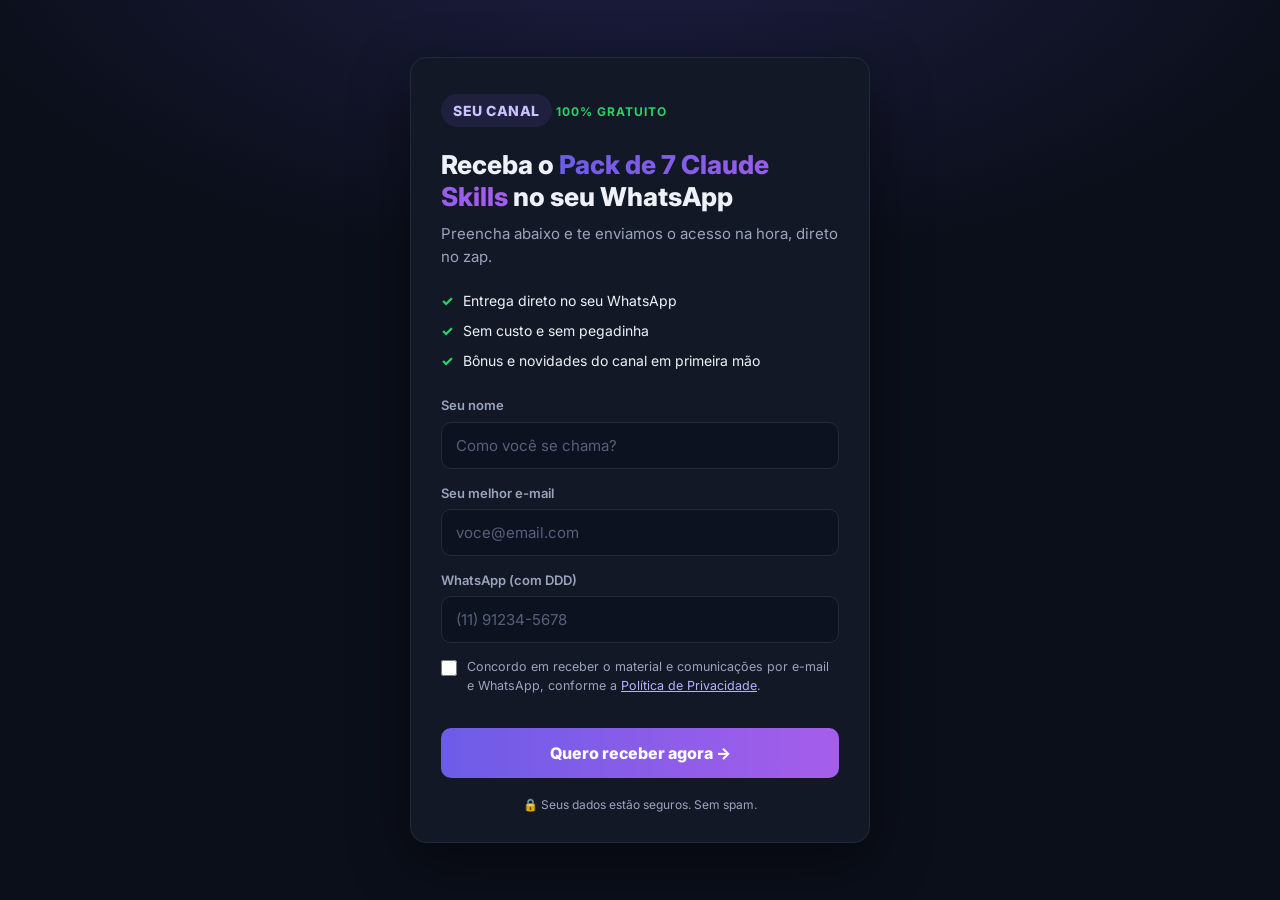
==== captacao/index.html @ 74f77db4 "Sistema de captação de leads (página → Hostinger/PHP → WhatsApp) - Landing page estática (form nome+" ====
<!DOCTYPE html>
<html lang="pt-BR">
<head>
  <meta charset="UTF-8" />
  <meta name="viewport" content="width=device-width, initial-scale=1.0" />
  <title>Receba seu material gratuito</title>
  <meta name="description" content="Cadastre-se e receba o material direto no seu WhatsApp." />
  <meta name="robots" content="noindex" />
  <link rel="preconnect" href="https://fonts.googleapis.com" />
  <link href="https://fonts.googleapis.com/css2?family=Inter:wght@400;600;700;800&display=swap" rel="stylesheet" />
  <link rel="stylesheet" href="styles.css" />
</head>
<body>
  <main class="card">

    <!-- ===== Formulário ===== -->
    <section id="form-view">
      <span class="logo" id="logo">SEU CANAL</span>
      <span class="badge-gratis">100% Gratuito</span>

      <h1>Receba o <span class="destaque" id="nome-produto">material</span> no seu WhatsApp</h1>
      <p class="subtitulo">Preencha abaixo e te enviamos o acesso na hora, direto no zap.</p>

      <ul class="beneficios">
        <li>Entrega direto no seu WhatsApp</li>
        <li>Sem custo e sem pegadinha</li>
        <li>Bônus e novidades do canal em primeira mão</li>
      </ul>

      <form id="lead-form" novalidate>
        <div class="campo">
          <label for="nome">Seu nome</label>
          <input type="text" id="nome" name="nome" placeholder="Como você se chama?" autocomplete="name" required />
        </div>

        <div class="campo">
          <label for="email">Seu melhor e-mail</label>
          <input type="email" id="email" name="email" placeholder="voce@email.com" autocomplete="email" required />
        </div>

        <div class="campo">
          <label for="whatsapp">WhatsApp (com DDD)</label>
          <input type="tel" id="whatsapp" name="whatsapp" placeholder="(11) 91234-5678" autocomplete="tel" required />
        </div>

        <label class="consentimento">
          <input type="checkbox" id="consentimento" required />
          <span>Concordo em receber o material e comunicações por e-mail e WhatsApp, conforme a
            <a href="politica-de-privacidade.html" target="_blank" rel="noopener">Política de Privacidade</a>.</span>
        </label>

        <div class="erro" id="erro" role="alert"></div>

        <button type="submit" id="btn-enviar">Quero receber agora →</button>
        <p class="rodape-form">🔒 Seus dados estão seguros. Sem spam.</p>
      </form>
    </section>

    <!-- ===== Sucesso ===== -->
    <section id="sucesso-view" class="sucesso">
      <div class="check">✅</div>
      <h2>Quase lá!</h2>
      <p>Vamos te chamar no WhatsApp. Se não abrir sozinho, é só clicar no botão:</p>
      <a href="#" class="btn-zap" id="btn-zap">💬 Abrir o WhatsApp</a>
    </section>

  </main>

  <script src="config.js"></script>
  <script src="script.js"></script>
</body>
</html>
---- captacao/styles.css ----
/* =========================================================================
   IDENTIDADE VISUAL — troque estas variáveis quando tiver sua marca
   ========================================================================= */
:root {
  --cor-fundo:        #0b0f1a;   /* fundo da página            */
  --cor-card:         #131826;   /* fundo do cartão            */
  --cor-borda:        #232a3d;
  --cor-texto:        #eef1f7;
  --cor-texto-suave:  #9aa4bd;
  --cor-acento:       #6c5ce7;   /* cor principal (botões)     */
  --cor-acento-2:     #a55eea;   /* gradiente                  */
  --cor-zap:          #25d366;   /* verde WhatsApp             */
  --raio:             16px;
  --sombra:           0 20px 60px rgba(0,0,0,.45);
  --fonte: 'Inter', -apple-system, BlinkMacSystemFont, 'Segoe UI', Roboto, Arial, sans-serif;
}

* { box-sizing: border-box; margin: 0; padding: 0; }

body {
  font-family: var(--fonte);
  color: var(--cor-texto);
  background:
    radial-gradient(1200px 600px at 50% -10%, rgba(108,92,231,.20), transparent 60%),
    var(--cor-fundo);
  min-height: 100vh;
  display: flex;
  align-items: center;
  justify-content: center;
  padding: 24px;
  line-height: 1.55;
}

.card {
  width: 100%;
  max-width: 460px;
  background: var(--cor-card);
  border: 1px solid var(--cor-borda);
  border-radius: var(--raio);
  box-shadow: var(--sombra);
  padding: 36px 30px 28px;
  animation: surge .5s ease;
}
@keyframes surge { from { opacity: 0; transform: translateY(12px); } to { opacity: 1; transform: none; } }

/* Logo (texto por enquanto — troque por <img> quando tiver) */
.logo {
  display: inline-block;
  font-weight: 800;
  letter-spacing: .5px;
  font-size: 14px;
  padding: 6px 12px;
  border-radius: 999px;
  background: rgba(108,92,231,.12);
  color: #c9c2ff;
  margin-bottom: 22px;
}

.badge-gratis {
  display: inline-block;
  font-size: 12px;
  font-weight: 700;
  text-transform: uppercase;
  letter-spacing: 1px;
  color: var(--cor-zap);
  margin-bottom: 10px;
}

h1 {
  font-size: 26px;
  line-height: 1.2;
  margin-bottom: 10px;
  font-weight: 800;
}
h1 .destaque {
  background: linear-gradient(90deg, var(--cor-acento), var(--cor-acento-2));
  -webkit-background-clip: text;
  background-clip: text;
  -webkit-text-fill-color: transparent;
}

.subtitulo { color: var(--cor-texto-suave); font-size: 15px; margin-bottom: 22px; }

.beneficios { list-style: none; margin: 0 0 24px; display: grid; gap: 8px; }
.beneficios li { font-size: 14px; color: var(--cor-texto); display: flex; gap: 10px; align-items: flex-start; }
.beneficios li::before { content: "✓"; color: var(--cor-zap); font-weight: 800; }

form { display: grid; gap: 14px; }

.campo label { display: block; font-size: 13px; color: var(--cor-texto-suave); margin-bottom: 6px; font-weight: 600; }
.campo input[type="text"],
.campo input[type="email"],
.campo input[type="tel"] {
  width: 100%;
  padding: 13px 14px;
  background: #0d1220;
  border: 1px solid var(--cor-borda);
  border-radius: 10px;
  color: var(--cor-texto);
  font-size: 15px;
  font-family: inherit;
  transition: border-color .15s, box-shadow .15s;
}
.campo input:focus {
  outline: none;
  border-color: var(--cor-acento);
  box-shadow: 0 0 0 3px rgba(108,92,231,.25);
}
.campo input::placeholder { color: #56607a; }

.consentimento { display: flex; gap: 10px; align-items: flex-start; font-size: 12.5px; color: var(--cor-texto-suave); }
.consentimento input { margin-top: 3px; accent-color: var(--cor-acento); width: 16px; height: 16px; flex: 0 0 auto; }
.consentimento a { color: #b9b1ff; }

button[type="submit"] {
  margin-top: 4px;
  padding: 15px;
  border: none;
  border-radius: 10px;
  background: linear-gradient(90deg, var(--cor-acento), var(--cor-acento-2));
  color: #fff;
  font-size: 16px;
  font-weight: 800;
  font-family: inherit;
  cursor: pointer;
  transition: transform .12s, filter .15s, opacity .15s;
}
button[type="submit"]:hover { filter: brightness(1.08); }
button[type="submit"]:active { transform: scale(.985); }
button[type="submit"]:disabled { opacity: .6; cursor: progress; }

.rodape-form { text-align: center; font-size: 12px; color: var(--cor-texto-suave); margin-top: 4px; }

/* Tela de sucesso */
.sucesso { text-align: center; display: none; }
.sucesso.ativo { display: block; animation: surge .4s ease; }
.sucesso .check { font-size: 48px; }
.sucesso h2 { font-size: 22px; margin: 12px 0 8px; }
.sucesso p { color: var(--cor-texto-suave); font-size: 15px; margin-bottom: 20px; }
.btn-zap {
  display: inline-flex; align-items: center; gap: 10px;
  background: var(--cor-zap); color: #04210f;
  font-weight: 800; font-size: 16px;
  padding: 14px 22px; border-radius: 10px; text-decoration: none;
}
.btn-zap:hover { filter: brightness(1.05); }

.erro { color: #ff6b6b; font-size: 13px; min-height: 0; }

/* Política de privacidade */
.doc { max-width: 720px; text-align: left; }
.doc h1 { font-size: 24px; margin-bottom: 6px; }
.doc h2 { font-size: 17px; margin: 22px 0 8px; }
.doc p, .doc li { color: var(--cor-texto-suave); font-size: 14.5px; margin-bottom: 8px; }
.doc ul { padding-left: 20px; }
.doc a { color: #b9b1ff; }
.doc .voltar { display: inline-block; margin-top: 24px; color: #b9b1ff; text-decoration: none; }
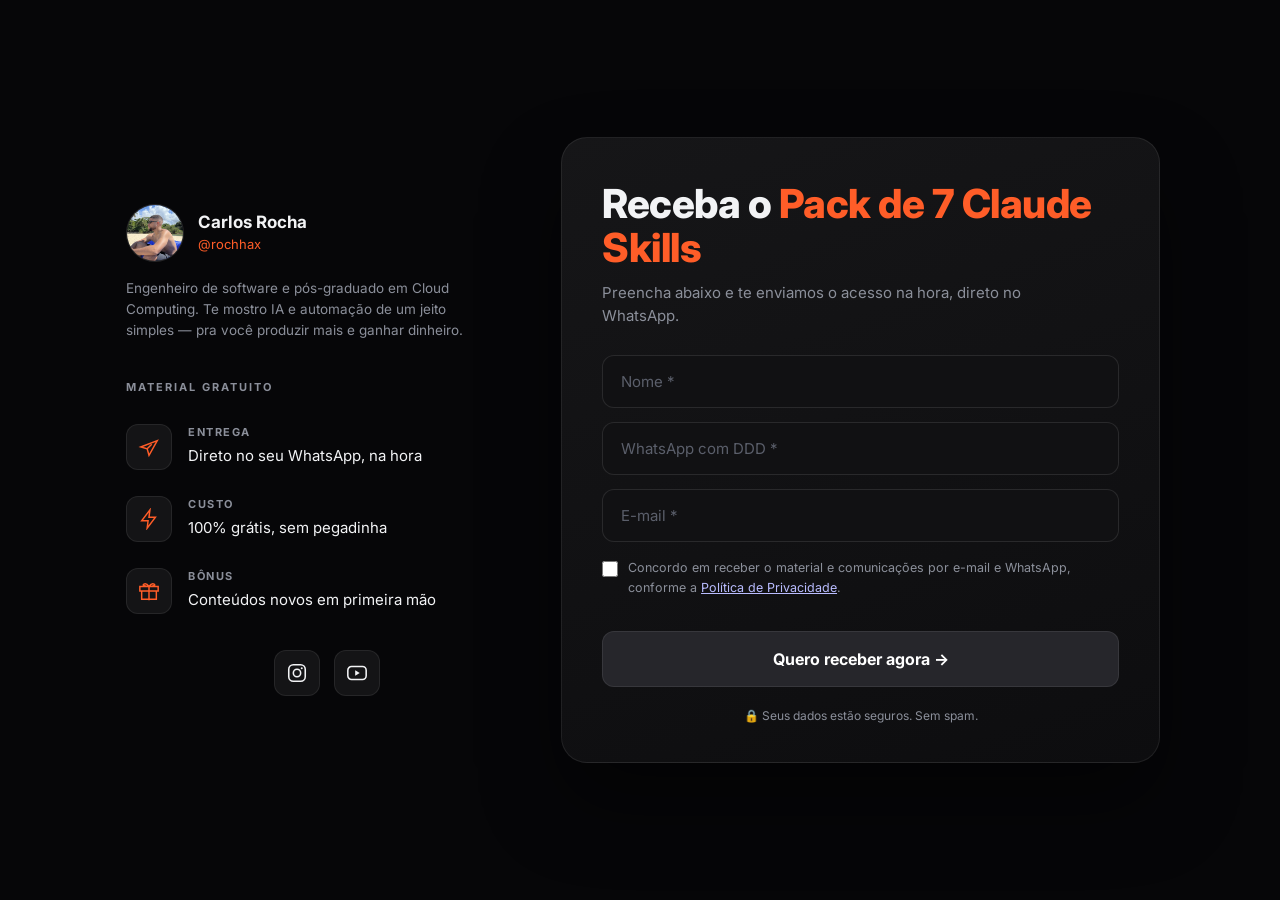
==== commit 75c32577: "Reskin da página de captação (visual dark) + perfil - Novo visual dark inspirado em card de contato " ====
--- a/captacao/index.html
+++ b/captacao/index.html
@@ -7,61 +7,110 @@
   <meta name="description" content="Cadastre-se e receba o material direto no seu WhatsApp." />
   <meta name="robots" content="noindex" />
   <link rel="preconnect" href="https://fonts.googleapis.com" />
-  <link href="https://fonts.googleapis.com/css2?family=Inter:wght@400;600;700;800&display=swap" rel="stylesheet" />
+  <link href="https://fonts.googleapis.com/css2?family=Inter:wght@400;500;600;700;800&display=swap" rel="stylesheet" />
   <link rel="stylesheet" href="styles.css" />
 </head>
 <body>
-  <main class="card">
+  <main class="wrap">
 
-    <!-- ===== Formulário ===== -->
-    <section id="form-view">
-      <span class="logo" id="logo">SEU CANAL</span>
-      <span class="badge-gratis">100% Gratuito</span>
+    <!-- ===== HERO (form) ===== -->
+    <section id="form-view" class="hero">
 
-      <h1>Receba o <span class="destaque" id="nome-produto">material</span> no seu WhatsApp</h1>
-      <p class="subtitulo">Preencha abaixo e te enviamos o acesso na hora, direto no zap.</p>
+      <!-- Coluna esquerda: proposta de valor (estilo "info") -->
+      <aside class="info">
+        <!-- Perfil (troque o SVG por <img src="sua-foto.jpg" alt="Carlos Rocha" />) -->
+        <div class="perfil">
+          <div class="perfil-foto">
+            <img src="foto-perfil.jpg" alt="Carlos Rocha" />
+          </div>
+          <div class="perfil-txt">
+            <span class="perfil-nome">Carlos Rocha</span>
+            <span class="perfil-handle">@rochhax</span>
+          </div>
+        </div>
+        <p class="perfil-bio">Engenheiro de software e pós-graduado em Cloud Computing. Te mostro IA e automação de um jeito simples — pra você produzir mais e ganhar dinheiro.</p>
 
-      <ul class="beneficios">
-        <li>Entrega direto no seu WhatsApp</li>
-        <li>Sem custo e sem pegadinha</li>
-        <li>Bônus e novidades do canal em primeira mão</li>
-      </ul>
+        <span class="info-tag">Material gratuito</span>
 
-      <form id="lead-form" novalidate>
-        <div class="campo">
-          <label for="nome">Seu nome</label>
-          <input type="text" id="nome" name="nome" placeholder="Como você se chama?" autocomplete="name" required />
+        <ul class="info-itens">
+          <li class="info-item">
+            <span class="info-ic" aria-hidden="true">
+              <svg viewBox="0 0 24 24" fill="none" stroke="currentColor" stroke-width="1.6"><path d="M21 5 3 12l7 2 2 7 9-16Z"/><path d="m10 14 5-5"/></svg>
+            </span>
+            <div>
+              <span class="info-rotulo">Entrega</span>
+              <p>Direto no seu WhatsApp, na hora</p>
+            </div>
+          </li>
+          <li class="info-item">
+            <span class="info-ic" aria-hidden="true">
+              <svg viewBox="0 0 24 24" fill="none" stroke="currentColor" stroke-width="1.6"><path d="M13 2 4 14h7l-1 8 9-12h-7l1-8Z"/></svg>
+            </span>
+            <div>
+              <span class="info-rotulo">Custo</span>
+              <p>100% grátis, sem pegadinha</p>
+            </div>
+          </li>
+          <li class="info-item">
+            <span class="info-ic" aria-hidden="true">
+              <svg viewBox="0 0 24 24" fill="none" stroke="currentColor" stroke-width="1.6"><path d="M20 12v9H4v-9"/><path d="M2 7h20v5H2zM12 22V7M12 7S9 3 6.5 4.5 8 7 12 7Zm0 0s3-4 5.5-2.5S16 7 12 7Z"/></svg>
+            </span>
+            <div>
+              <span class="info-rotulo">Bônus</span>
+              <p>Conteúdos novos em primeira mão</p>
+            </div>
+          </li>
+        </ul>
+
+        <!-- Redes (coloque seus links em href) -->
+        <div class="social">
+          <a class="social-btn" href="https://www.instagram.com/rochhax/" target="_blank" rel="noopener" aria-label="Instagram">
+            <svg viewBox="0 0 24 24" fill="none" stroke="currentColor" stroke-width="1.7"><rect x="3" y="3" width="18" height="18" rx="5"/><circle cx="12" cy="12" r="4"/><circle cx="17.2" cy="6.8" r="1.1" fill="currentColor" stroke="none"/></svg>
+          </a>
+          <a class="social-btn" href="https://www.youtube.com/@rochhax" target="_blank" rel="noopener" aria-label="YouTube">
+            <svg viewBox="0 0 24 24" fill="none" stroke="currentColor" stroke-width="1.7"><rect x="2" y="5" width="20" height="14" rx="4"/><path d="M10 9l5 3-5 3V9Z" fill="currentColor" stroke="none"/></svg>
+          </a>
         </div>
+      </aside>
 
-        <div class="campo">
-          <label for="email">Seu melhor e-mail</label>
-          <input type="email" id="email" name="email" placeholder="voce@email.com" autocomplete="email" required />
-        </div>
+      <!-- Coluna direita: cartão com formulário -->
+      <div class="card">
+        <h1>Receba o <span class="accent" id="nome-produto">material</span></h1>
+        <p class="sub">Preencha abaixo e te enviamos o acesso na hora, direto no WhatsApp.</p>
 
-        <div class="campo">
-          <label for="whatsapp">WhatsApp (com DDD)</label>
-          <input type="tel" id="whatsapp" name="whatsapp" placeholder="(11) 91234-5678" autocomplete="tel" required />
-        </div>
+        <form id="lead-form" novalidate>
+          <div class="campo">
+            <input type="text" id="nome" name="nome" placeholder="Nome *" aria-label="Nome" autocomplete="name" required />
+          </div>
+          <div class="campo">
+            <input type="tel" id="whatsapp" name="whatsapp" placeholder="WhatsApp com DDD *" aria-label="WhatsApp" autocomplete="tel" required />
+          </div>
+          <div class="campo">
+            <input type="email" id="email" name="email" placeholder="E-mail *" aria-label="E-mail" autocomplete="email" required />
+          </div>
 
-        <label class="consentimento">
-          <input type="checkbox" id="consentimento" required />
-          <span>Concordo em receber o material e comunicações por e-mail e WhatsApp, conforme a
-            <a href="politica-de-privacidade.html" target="_blank" rel="noopener">Política de Privacidade</a>.</span>
-        </label>
+          <label class="consentimento">
+            <input type="checkbox" id="consentimento" required />
+            <span>Concordo em receber o material e comunicações por e-mail e WhatsApp, conforme a
+              <a href="politica-de-privacidade.html" target="_blank" rel="noopener">Política de Privacidade</a>.</span>
+          </label>
 
-        <div class="erro" id="erro" role="alert"></div>
+          <div class="erro" id="erro" role="alert"></div>
 
-        <button type="submit" id="btn-enviar">Quero receber agora →</button>
-        <p class="rodape-form">🔒 Seus dados estão seguros. Sem spam.</p>
-      </form>
+          <button type="submit" id="btn-enviar">Quero receber agora →</button>
+          <p class="rodape-form">🔒 Seus dados estão seguros. Sem spam.</p>
+        </form>
+      </div>
     </section>
 
     <!-- ===== Sucesso ===== -->
     <section id="sucesso-view" class="sucesso">
-      <div class="check">✅</div>
-      <h2>Quase lá!</h2>
-      <p>Vamos te chamar no WhatsApp. Se não abrir sozinho, é só clicar no botão:</p>
-      <a href="#" class="btn-zap" id="btn-zap">💬 Abrir o WhatsApp</a>
+      <div class="card card-sucesso">
+        <div class="check">✅</div>
+        <h2>Quase lá!</h2>
+        <p>Vamos te chamar no WhatsApp. Se não abrir sozinho, é só clicar no botão:</p>
+        <a href="#" class="btn-zap" id="btn-zap">💬 Abrir o WhatsApp</a>
+      </div>
     </section>
 
   </main>
--- a/captacao/styles.css
+++ b/captacao/styles.css
@@ -2,16 +2,20 @@
    IDENTIDADE VISUAL — troque estas variáveis quando tiver sua marca
    ========================================================================= */
 :root {
-  --cor-fundo:        #0b0f1a;   /* fundo da página            */
-  --cor-card:         #131826;   /* fundo do cartão            */
-  --cor-borda:        #232a3d;
-  --cor-texto:        #eef1f7;
-  --cor-texto-suave:  #9aa4bd;
-  --cor-acento:       #6c5ce7;   /* cor principal (botões)     */
-  --cor-acento-2:     #a55eea;   /* gradiente                  */
+  --cor-fundo:        #060608;   /* fundo da página            */
+  --cor-card-1:       #161618;   /* topo do gradiente do card  */
+  --cor-card-2:       #0d0d0f;   /* base do gradiente do card  */
+  --cor-borda:        rgba(255,255,255,.08);
+  --cor-texto:        #f2f3f5;
+  --cor-texto-suave:  #8b8f9a;
+  --cor-input:        #111113;
+  --cor-input-borda:  rgba(255,255,255,.10);
+  --cor-acento:       #ff5d28;   /* laranja (cor principal) */
+  --cor-btn:          #26262b;   /* botão (cinza do modelo)    */
+  --cor-btn-hover:    #34343a;
   --cor-zap:          #25d366;   /* verde WhatsApp             */
-  --raio:             16px;
-  --sombra:           0 20px 60px rgba(0,0,0,.45);
+  --raio:             26px;
+  --raio-input:       12px;
   --fonte: 'Inter', -apple-system, BlinkMacSystemFont, 'Segoe UI', Roboto, Arial, sans-serif;
 }
 
@@ -20,138 +24,181 @@
 body {
   font-family: var(--fonte);
   color: var(--cor-texto);
-  background:
-    radial-gradient(1200px 600px at 50% -10%, rgba(108,92,231,.20), transparent 60%),
-    var(--cor-fundo);
+  background: var(--cor-fundo);
   min-height: 100vh;
   display: flex;
   align-items: center;
   justify-content: center;
-  padding: 24px;
+  padding: 28px;
   line-height: 1.55;
-}
-
+  -webkit-font-smoothing: antialiased;
+}
+
+.wrap { width: 100%; max-width: 1040px; }
+
+/* ===== Hero em 2 colunas ===== */
+.hero {
+  display: grid;
+  grid-template-columns: 1fr 1.45fr;
+  gap: 28px;
+  align-items: center;
+  animation: surge .5s ease;
+}
+@keyframes surge { from { opacity: 0; transform: translateY(12px); } to { opacity: 1; transform: none; } }
+
+/* ===== Coluna esquerda (info / proposta de valor) ===== */
+.info { padding: 8px 6px; }
+.info-tag {
+  display: inline-block;
+  font-size: 11px;
+  font-weight: 700;
+  letter-spacing: 2px;
+  text-transform: uppercase;
+  color: var(--cor-texto-suave);
+  margin-bottom: 28px;
+}
+.info-itens { list-style: none; display: grid; gap: 26px; }
+.info-item { display: flex; gap: 16px; align-items: flex-start; }
+.info-ic {
+  flex: 0 0 auto;
+  width: 46px; height: 46px;
+  display: grid; place-items: center;
+  border-radius: 12px;
+  background: #141416;
+  border: 1px solid var(--cor-borda);
+  color: var(--cor-acento);
+}
+.info-ic svg { width: 22px; height: 22px; }
+.info-rotulo {
+  display: block;
+  font-size: 11px; font-weight: 700; letter-spacing: 1.5px;
+  text-transform: uppercase; color: var(--cor-texto-suave);
+  margin-bottom: 3px;
+}
+.info-item p { font-size: 15px; color: var(--cor-texto); }
+
+/* ===== Perfil (topo da coluna) ===== */
+.perfil { display: flex; align-items: center; gap: 14px; margin-bottom: 16px; }
+.perfil-bio { font-size: 13.5px; line-height: 1.55; color: var(--cor-texto-suave); margin-bottom: 32px; max-width: 92%; }
+.perfil-foto {
+  width: 58px; height: 58px; border-radius: 50%;
+  background: #141416; border: 1px solid var(--cor-borda);
+  display: grid; place-items: center; overflow: hidden;
+  color: var(--cor-texto-suave); flex: 0 0 auto;
+}
+.perfil-foto img { width: 100%; height: 100%; object-fit: cover; object-position: 50% 22%; }
+.perfil-foto svg { width: 30px; height: 30px; }
+.perfil-txt { display: flex; flex-direction: column; }
+.perfil-nome { font-size: 17px; font-weight: 700; color: var(--cor-texto); line-height: 1.25; }
+.perfil-handle { font-size: 13px; color: var(--cor-acento); }
+
+/* ===== Redes sociais (fim da coluna, centralizado NA COLUNA) ===== */
+.social { display: flex; justify-content: center; gap: 14px; margin-top: 36px; }
+.social-btn {
+  width: 46px; height: 46px; border-radius: 12px;
+  display: grid; place-items: center;
+  background: #141416; border: 1px solid var(--cor-borda);
+  color: var(--cor-texto); text-decoration: none;
+  transition: border-color .15s, color .15s, transform .12s;
+}
+.social-btn svg { width: 22px; height: 22px; }
+.social-btn:hover { border-color: var(--cor-acento); color: var(--cor-acento); transform: translateY(-2px); }
+
+/* ===== Cartão (form) ===== */
 .card {
-  width: 100%;
-  max-width: 460px;
-  background: var(--cor-card);
+  position: relative;
+  background: linear-gradient(160deg, var(--cor-card-1), var(--cor-card-2));
   border: 1px solid var(--cor-borda);
   border-radius: var(--raio);
-  box-shadow: var(--sombra);
-  padding: 36px 30px 28px;
-  animation: surge .5s ease;
-}
-@keyframes surge { from { opacity: 0; transform: translateY(12px); } to { opacity: 1; transform: none; } }
-
-/* Logo (texto por enquanto — troque por <img> quando tiver) */
-.logo {
-  display: inline-block;
+  padding: 44px 40px 36px;
+  box-shadow: 0 40px 80px rgba(0,0,0,.45);
+}
+.card h1 {
+  font-size: 40px;
+  line-height: 1.08;
   font-weight: 800;
-  letter-spacing: .5px;
-  font-size: 14px;
-  padding: 6px 12px;
-  border-radius: 999px;
-  background: rgba(108,92,231,.12);
-  color: #c9c2ff;
-  margin-bottom: 22px;
-}
-
-.badge-gratis {
-  display: inline-block;
-  font-size: 12px;
-  font-weight: 700;
-  text-transform: uppercase;
-  letter-spacing: 1px;
-  color: var(--cor-zap);
-  margin-bottom: 10px;
-}
-
-h1 {
-  font-size: 26px;
-  line-height: 1.2;
-  margin-bottom: 10px;
-  font-weight: 800;
-}
-h1 .destaque {
-  background: linear-gradient(90deg, var(--cor-acento), var(--cor-acento-2));
-  -webkit-background-clip: text;
-  background-clip: text;
-  -webkit-text-fill-color: transparent;
-}
-
-.subtitulo { color: var(--cor-texto-suave); font-size: 15px; margin-bottom: 22px; }
-
-.beneficios { list-style: none; margin: 0 0 24px; display: grid; gap: 8px; }
-.beneficios li { font-size: 14px; color: var(--cor-texto); display: flex; gap: 10px; align-items: flex-start; }
-.beneficios li::before { content: "✓"; color: var(--cor-zap); font-weight: 800; }
+  letter-spacing: -.5px;
+  margin-bottom: 12px;
+}
+.card h1 .accent { color: var(--cor-acento); }
+.sub { color: var(--cor-texto-suave); font-size: 15px; margin-bottom: 28px; max-width: 90%; }
 
 form { display: grid; gap: 14px; }
 
-.campo label { display: block; font-size: 13px; color: var(--cor-texto-suave); margin-bottom: 6px; font-weight: 600; }
 .campo input[type="text"],
 .campo input[type="email"],
 .campo input[type="tel"] {
   width: 100%;
-  padding: 13px 14px;
-  background: #0d1220;
-  border: 1px solid var(--cor-borda);
-  border-radius: 10px;
+  padding: 16px 18px;
+  background: var(--cor-input);
+  border: 1px solid var(--cor-input-borda);
+  border-radius: var(--raio-input);
   color: var(--cor-texto);
   font-size: 15px;
   font-family: inherit;
   transition: border-color .15s, box-shadow .15s;
 }
+.campo input::placeholder { color: #5b5f6b; }
 .campo input:focus {
   outline: none;
   border-color: var(--cor-acento);
-  box-shadow: 0 0 0 3px rgba(108,92,231,.25);
-}
-.campo input::placeholder { color: #56607a; }
-
-.consentimento { display: flex; gap: 10px; align-items: flex-start; font-size: 12.5px; color: var(--cor-texto-suave); }
+  box-shadow: 0 0 0 3px rgba(255,93,40,.18);
+}
+
+.consentimento { display: flex; gap: 10px; align-items: flex-start; font-size: 12.5px; color: var(--cor-texto-suave); margin-top: 2px; }
 .consentimento input { margin-top: 3px; accent-color: var(--cor-acento); width: 16px; height: 16px; flex: 0 0 auto; }
-.consentimento a { color: #b9b1ff; }
+.consentimento a { color: #b9bcff; }
 
 button[type="submit"] {
-  margin-top: 4px;
-  padding: 15px;
-  border: none;
-  border-radius: 10px;
-  background: linear-gradient(90deg, var(--cor-acento), var(--cor-acento-2));
+  margin-top: 6px;
+  padding: 17px;
+  border: 1px solid var(--cor-borda);
+  border-radius: var(--raio-input);
+  background: var(--cor-btn);
   color: #fff;
   font-size: 16px;
-  font-weight: 800;
+  font-weight: 700;
   font-family: inherit;
   cursor: pointer;
-  transition: transform .12s, filter .15s, opacity .15s;
-}
-button[type="submit"]:hover { filter: brightness(1.08); }
-button[type="submit"]:active { transform: scale(.985); }
+  transition: background .15s, transform .12s;
+}
+button[type="submit"]:hover { background: var(--cor-btn-hover); }
+button[type="submit"]:active { transform: scale(.99); }
 button[type="submit"]:disabled { opacity: .6; cursor: progress; }
 
-.rodape-form { text-align: center; font-size: 12px; color: var(--cor-texto-suave); margin-top: 4px; }
-
-/* Tela de sucesso */
-.sucesso { text-align: center; display: none; }
+.rodape-form { text-align: center; font-size: 12px; color: var(--cor-texto-suave); margin-top: 6px; }
+.erro { color: #ff6b6b; font-size: 13px; min-height: 0; }
+
+/* ===== Tela de sucesso ===== */
+.sucesso { display: none; }
 .sucesso.ativo { display: block; animation: surge .4s ease; }
-.sucesso .check { font-size: 48px; }
-.sucesso h2 { font-size: 22px; margin: 12px 0 8px; }
-.sucesso p { color: var(--cor-texto-suave); font-size: 15px; margin-bottom: 20px; }
+.card-sucesso { max-width: 460px; margin: 0 auto; text-align: center; }
+.card-sucesso .check { font-size: 48px; }
+.card-sucesso h2 { font-size: 24px; margin: 12px 0 8px; }
+.card-sucesso p { color: var(--cor-texto-suave); font-size: 15px; margin-bottom: 22px; }
 .btn-zap {
   display: inline-flex; align-items: center; gap: 10px;
   background: var(--cor-zap); color: #04210f;
   font-weight: 800; font-size: 16px;
-  padding: 14px 22px; border-radius: 10px; text-decoration: none;
+  padding: 15px 24px; border-radius: var(--raio-input); text-decoration: none;
 }
 .btn-zap:hover { filter: brightness(1.05); }
 
-.erro { color: #ff6b6b; font-size: 13px; min-height: 0; }
-
-/* Política de privacidade */
-.doc { max-width: 720px; text-align: left; }
-.doc h1 { font-size: 24px; margin-bottom: 6px; }
+/* ===== Política de privacidade (reaproveita o cartão) ===== */
+.doc { max-width: 720px; margin: 0 auto; text-align: left; padding: 40px 36px; }
+.doc h1 { font-size: 26px; margin-bottom: 6px; }
 .doc h2 { font-size: 17px; margin: 22px 0 8px; }
 .doc p, .doc li { color: var(--cor-texto-suave); font-size: 14.5px; margin-bottom: 8px; }
 .doc ul { padding-left: 20px; }
-.doc a { color: #b9b1ff; }
-.doc .voltar { display: inline-block; margin-top: 24px; color: #b9b1ff; text-decoration: none; }
+.doc a { color: #b9bcff; }
+.doc .voltar { display: inline-block; margin-top: 24px; color: #b9bcff; text-decoration: none; }
+
+/* ===== Responsivo ===== */
+@media (max-width: 760px) {
+  .hero { grid-template-columns: 1fr; gap: 22px; }
+  .info { order: 2; padding: 0 4px; }
+  .info-itens { gap: 18px; }
+  .card { order: 1; padding: 34px 24px 28px; }
+  .card h1 { font-size: 31px; }
+  .sub { max-width: 100%; }
+}
